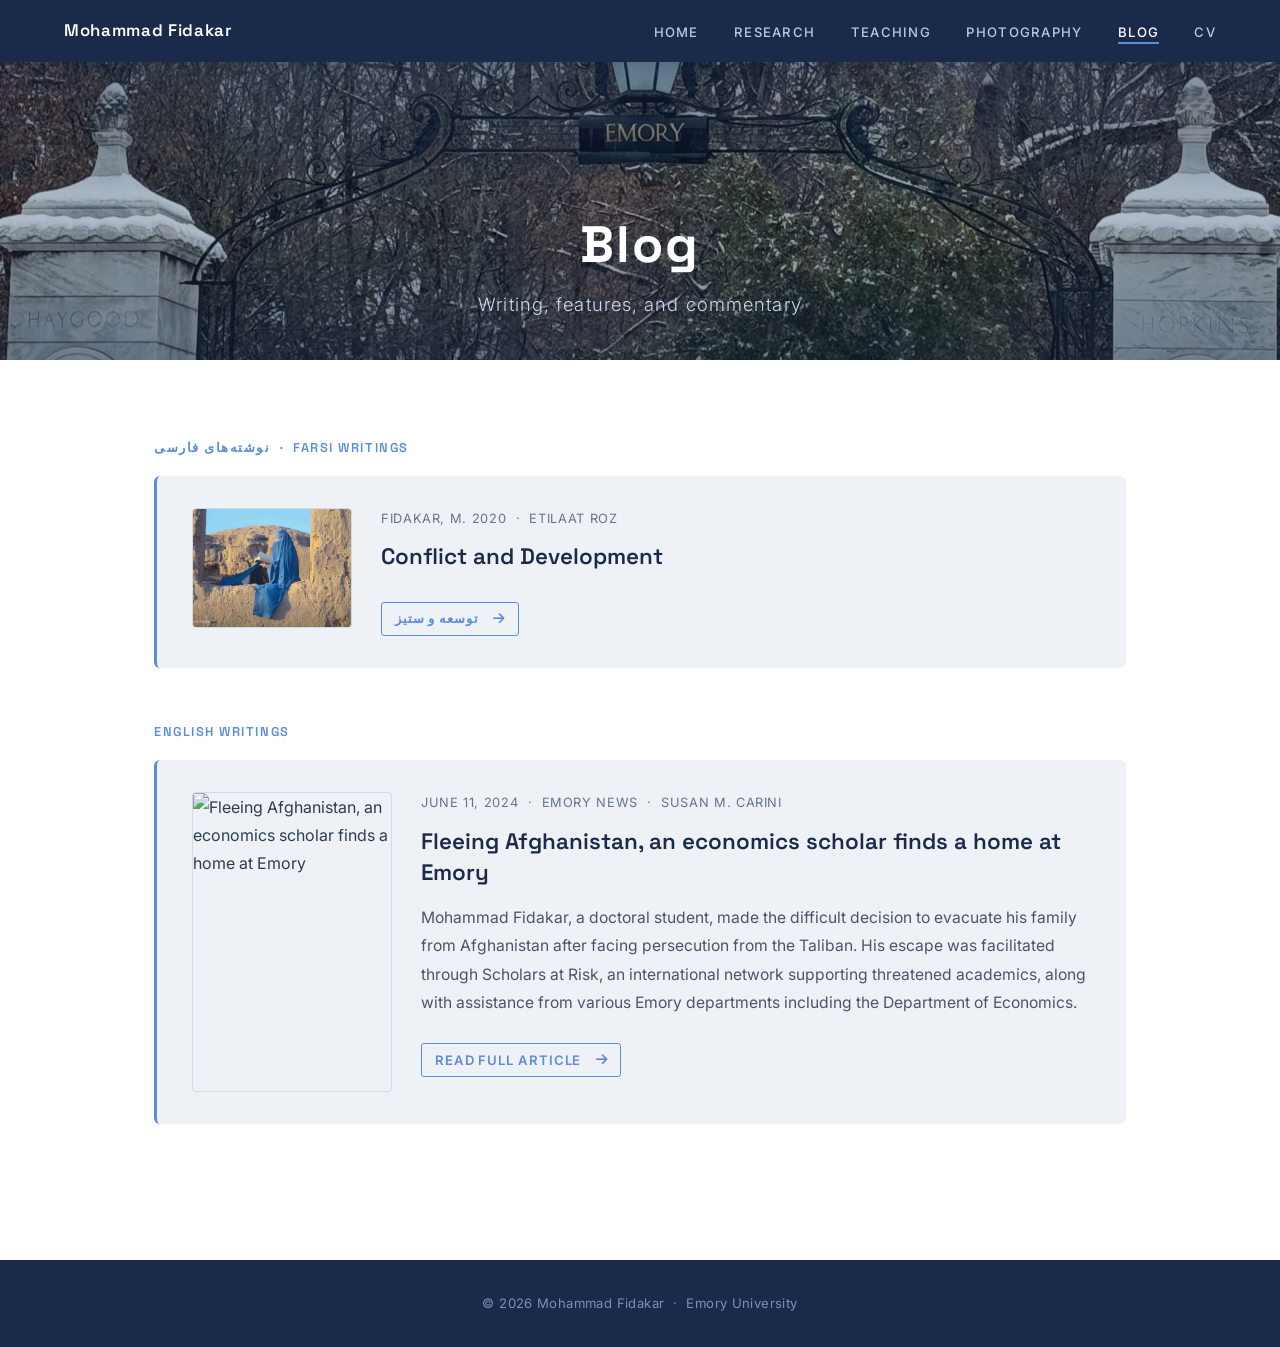
==== blog.html @ 96ae0c7a "Initial commit" ====
<!DOCTYPE html>
<html lang="en">
<head>
  <meta charset="UTF-8">
  <meta name="viewport" content="width=device-width, initial-scale=1.0">
  <title>Blog — Mohammad Fidakar</title>
  <link rel="stylesheet" href="css/style.css">
  <link href="https://fonts.googleapis.com/css2?family=Space+Grotesk:wght@300;400;500;600;700&family=Inter:wght@300;400;500;600&display=swap" rel="stylesheet">
  <link rel="stylesheet" href="https://cdnjs.cloudflare.com/ajax/libs/font-awesome/6.5.0/css/all.min.css">
</head>
<body>

  <!-- NAV -->
  <nav>
    <a href="index.html" class="nav-logo">Mohammad Fidakar</a>
    <ul class="nav-links">
      <li><a href="index.html">Home</a></li>
      <li><a href="research.html">Research</a></li>
      <li><a href="teaching.html">Teaching</a></li>
      <li><a href="photography.html">Photography</a></li>
      <li><a href="blog.html" class="active">Blog</a></li>
      <li><a href="cv.html">CV</a></li>
    </ul>
  </nav>

  <!-- HERO -->
  <section class="hero" style="background-image: url('images/wall.jpg'); height: 40vh;">
    <div class="hero-overlay"></div>
    <div class="hero-text">
      <h1>Blog</h1>
      <p class="hero-sub">Writing, features, and commentary</p>
    </div>
  </section>

  <!-- BLOG CONTENT -->
  <section class="section">
    <div class="container">

      <!-- FARSI WRITINGS -->
      <div class="research-category">
        <h3>نوشته‌های فارسی &nbsp;·&nbsp; Farsi Writings</h3>

        <div class="blog-card">
          <div class="blog-card-inner">
            <img src="images/blog/conflict-development.jpg" alt="Conflict and Development" class="blog-thumb">
            <div class="blog-card-text">
              <p class="blog-meta">Fidakar, M. 2020 &nbsp;·&nbsp; Etilaat Roz</p>
              <h2 class="blog-title">Conflict and Development</h2>
              <a href="https://www.etilaatroz.com/112800/development-and-conflict-in-afghanistan/" target="_blank" class="blog-link">توسعه و ستیز &nbsp;<i class="fas fa-arrow-right"></i></a>
            </div>
          </div>
        </div>

      </div>

      <!-- ENGLISH WRITINGS -->
      <div class="research-category" style="margin-top: 3rem;">
        <h3>English Writings</h3>

      <div class="blog-card">
        <div class="blog-card-inner">
          <img src="images/blog/emory-story.jpg" alt="Fleeing Afghanistan, an economics scholar finds a home at Emory" class="blog-thumb" style="width: 200px; aspect-ratio: 2 / 3;">
          <div class="blog-card-text">
            <p class="blog-meta">June 11, 2024 &nbsp;·&nbsp; Emory News &nbsp;·&nbsp; Susan M. Carini</p>
            <h2 class="blog-title">Fleeing Afghanistan, an economics scholar finds a home at Emory</h2>
            <p class="blog-excerpt">
              Mohammad Fidakar, a doctoral student, made the difficult decision to evacuate his family from Afghanistan after facing persecution from the Taliban. His escape was facilitated through Scholars at Risk, an international network supporting threatened academics, along with assistance from various Emory departments including the Department of Economics.
            </p>
            <a href="https://news.emory.edu/stories/2024/06/er_fidakar_economics_scholar_11-06-2024/story.html" target="_blank" class="blog-link">Read full article &nbsp;<i class="fas fa-arrow-right"></i></a>
          </div>
        </div>
      </div>

      </div>

    </div>
  </section>

  <!-- FOOTER -->
  <footer>
    <p>&copy; 2026 Mohammad Fidakar &nbsp;·&nbsp; Emory University</p>
  </footer>

</body>
</html>
---- css/style.css ----
/* =============================================================================
   FIDAKAR.COM — Main Stylesheet
   Palette: Arctic — #eef1f6 panel / white page / #1a2a4a navy / #5b8dd9 blue
   Fonts: Space Grotesk (headings) + Inter (body)
============================================================================= */

/* A. RESET & BASE
============================================================================= */
*, *::before, *::after {
  box-sizing: border-box;
  margin: 0;
  padding: 0;
}

html {
  scroll-behavior: smooth;
}

body {
  font-family: 'Inter', sans-serif;
  font-size: 16px;
  line-height: 1.75;
  color: #2c3e50;
  background-color: #ffffff;
}

h1, h2, h3, h4, h5, h6 {
  font-family: 'Space Grotesk', sans-serif;
  font-weight: 600;
  line-height: 1.3;
  color: #1a2a4a;
}

a {
  color: #5b8dd9;
  text-decoration: none;
  transition: color 0.2s ease;
}

a:hover {
  color: #3a6fbe;
}

img {
  display: block;
  max-width: 100%;
}

/* A2. INHERITED LINK STYLES
============================================================================= */
.hero-link {
  color: inherit;
  text-decoration: none;
  border-bottom: none;
}

.hero-link:hover {
  color: inherit;
  border-bottom: none;
}

.profile-link {
  color: inherit;
  text-decoration: none;
  border-bottom: 1px solid transparent;
  transition: border-color 0.2s ease;
}

.profile-link:hover {
  color: inherit;
  border-bottom-color: currentColor;
}

/* B. LAYOUT UTILITIES
============================================================================= */
.container {
  max-width: 1100px;
  margin: 0 auto;
  padding: 0 5%;
}

.section {
  padding: 5rem 0;
}

.section-title {
  font-size: 1.4rem;
  color: #1a2a4a;
  margin-bottom: 2rem;
  padding-bottom: 0.5rem;
  border-bottom: 2px solid #5b8dd9;
  display: inline-block;
  letter-spacing: 0.03em;
}

/* C. NAVIGATION
============================================================================= */
nav {
  position: fixed;
  top: 0;
  left: 0;
  right: 0;
  z-index: 100;
  background-color: #1a2a4a;
  display: flex;
  align-items: center;
  justify-content: space-between;
  padding: 0 5%;
  height: 62px;
  box-shadow: 0 2px 12px rgba(26, 42, 74, 0.18);
}

.nav-logo {
  font-family: 'Space Grotesk', sans-serif;
  font-weight: 600;
  font-size: 1.05rem;
  color: #ffffff;
  letter-spacing: 0.04em;
}

.nav-logo:hover {
  color: #5b8dd9;
}

.nav-links {
  display: flex;
  list-style: none;
  gap: 2.2rem;
}

.nav-links a {
  color: #b8c8e8;
  font-size: 0.82rem;
  font-weight: 500;
  letter-spacing: 0.1em;
  text-transform: uppercase;
  padding-bottom: 2px;
  border-bottom: 2px solid transparent;
  transition: color 0.2s ease, border-color 0.2s ease;
}

.nav-links a:hover,
.nav-links a.active {
  color: #ffffff;
  border-bottom-color: #5b8dd9;
}

/* D. HERO / COVER
============================================================================= */
.hero {
  width: 100%;
  height: 50vh;
  min-height: 320px;
  background-image: url('../images/wall.jpg');
  background-size: cover;
  background-position: center;
  position: relative;
}

.hero-overlay {
  position: absolute;
  inset: 0;
  background: linear-gradient(
    to bottom,
    rgba(26, 42, 74, 0.60) 0%,
    rgba(26, 42, 74, 0.30) 60%,
    rgba(26, 42, 74, 0.50) 100%
  );
}

.hero-text {
  position: absolute;
  bottom: 2.5rem;
  left: 50%;
  transform: translateX(-50%);
  z-index: 1;
  text-align: center;
  color: #ffffff;
  padding: 0 2rem;
  width: 100%;
}

.hero-text h1 {
  font-size: 3.2rem;
  font-weight: 700;
  color: #ffffff;
  letter-spacing: 0.04em;
  margin-bottom: 0.6rem;
}

.hero-text .hero-sub {
  font-size: 1.15rem;
  font-weight: 300;
  color: #c8d8f0;
  letter-spacing: 0.06em;
}

/* E. PROFILE SECTION
============================================================================= */
.profile-section {
  background-color: #eef1f6;
  padding: 2rem 0;
}

.profile-section .container {
  padding-left: 2rem;
}

.profile-inner {
  display: flex;
  align-items: center;
  gap: 2rem;
}

.profile-photo {
  width: 150px;
  height: 150px;
  border-radius: 50%;
  object-fit: cover;
  border: 1.5px solid #ffffff;
  flex-shrink: 0;
  box-shadow: 0 4px 20px rgba(91, 141, 217, 0.25);
}

.profile-info h2 {
  font-size: 1.9rem;
  color: #1a2a4a;
  margin-bottom: 0.3rem;
}

.profile-info .title {
  font-size: 1rem;
  color: #1a2a4a;
  font-weight: 500;
  margin-bottom: 0.2rem;
}

.profile-info .institution {
  font-size: 0.9rem;
  color: #5b8dd9;
  margin-bottom: 1.4rem;
}

.social-icons {
  display: flex;
  gap: 0.75rem;
  flex-wrap: wrap;
}

.social-icons a {
  display: flex;
  align-items: center;
  justify-content: center;
  width: 38px;
  height: 38px;
  border-radius: 50%;
  background-color: #1a2a4a;
  color: #ffffff;
  font-size: 0.95rem;
  transition: background-color 0.2s ease, color 0.2s ease, transform 0.2s ease;
}

.social-icons a:hover {
  background-color: #5b8dd9;
  color: #ffffff;
  transform: translateY(-3px);
}

/* F. ABOUT SECTION
============================================================================= */
.about-section {
  background-color: #ffffff;
}

.about-inner {
  display: flex;
  align-items: flex-start;
  gap: 3rem;
}

.about-photo {
  width: 200px;
  flex-shrink: 0;
  border-radius: 6px;
  object-fit: cover;
  align-self: stretch;
  border: 1.5px solid #9aa5b4;
  box-shadow: 0 4px 20px rgba(91, 141, 217, 0.2);
}

.about-text p {
  font-size: 1.05rem;
  color: #2c3e50;
  line-height: 1.85;
  margin-bottom: 1rem;
}

.about-text p:last-child {
  margin-bottom: 0;
}

/* G. RESEARCH PAGE
============================================================================= */
.research-category {
  margin-bottom: 3.5rem;
}

.research-category h3 {
  font-size: 0.8rem;
  color: #5b8dd9;
  text-transform: uppercase;
  letter-spacing: 0.12em;
  margin-bottom: 1.2rem;
  font-weight: 600;
}

.paper {
  padding: 1.4rem 1.6rem;
  background-color: #eef1f6;
  border-radius: 6px;
  margin-bottom: 1rem;
  border-left: 3px solid #5b8dd9;
  transition: box-shadow 0.2s ease;
}

.paper:hover {
  box-shadow: 0 4px 16px rgba(91, 141, 217, 0.12);
}

.paper h4 {
  font-size: 1rem;
  color: #1a2a4a;
  margin-bottom: 0.3rem;
}

.paper .coauthors {
  font-size: 0.85rem;
  color: #64748b;
  margin-bottom: 0.3rem;
}

.paper .venue {
  font-size: 0.85rem;
  color: #5b8dd9;
  font-style: italic;
}

.paper .abstract {
  font-size: 0.9rem;
  color: #4a5568;
  margin-top: 0.8rem;
  line-height: 1.7;
}

.paper-links {
  display: flex;
  gap: 0.7rem;
  margin-top: 0.9rem;
  flex-wrap: wrap;
}

.paper-links a {
  font-size: 0.75rem;
  font-weight: 600;
  letter-spacing: 0.06em;
  text-transform: uppercase;
  color: #5b8dd9;
  border: 1px solid #5b8dd9;
  border-radius: 3px;
  padding: 0.2rem 0.65rem;
  transition: background-color 0.2s, color 0.2s;
}

.paper-links a:hover {
  background-color: #5b8dd9;
  color: #ffffff;
}

/* H. TEACHING PAGE
============================================================================= */
.teaching-item {
  padding: 1.4rem 1.6rem;
  background-color: #eef1f6;
  border-radius: 6px;
  margin-bottom: 1rem;
  border-left: 3px solid #5b8dd9;
  margin-left: 1.5rem;
}

.teaching-item h4 {
  font-size: 1rem;
  color: #1a2a4a;
  margin-bottom: 0.2rem;
}

.teaching-item .course-meta {
  font-size: 0.85rem;
  color: #64748b;
}

.teaching-role-label {
  font-size: 0.75rem;
  font-weight: 600;
  letter-spacing: 0.1em;
  text-transform: uppercase;
  color: #5b8dd9;
  margin-bottom: 0.9rem;
  margin-left: 1.5rem;
}

/* I. PHOTOGRAPHY PAGE
============================================================================= */
.photo-year {
  margin-bottom: 4rem;
}

.photo-year-title {
  font-size: 1.6rem;
  color: #1a2a4a;
  margin-bottom: 1.5rem;
  padding-bottom: 0.4rem;
  border-bottom: 2px solid #5b8dd9;
}

.photo-grid {
  display: grid;
  grid-template-columns: repeat(3, 1fr);
  gap: 0.5rem;
}

.photo-grid img {
  width: 100%;
  aspect-ratio: 7 / 5;
  object-fit: cover;
  border-radius: 4px;
  transition: transform 0.3s ease, box-shadow 0.3s ease;
  cursor: pointer;
}

.photo-grid img:hover {
  transform: scale(1.02);
  box-shadow: 0 8px 28px rgba(26, 42, 74, 0.18);
}

/* Lightbox */
.lightbox {
  display: none;
  position: fixed;
  inset: 0;
  background: rgba(10, 16, 30, 0.93);
  z-index: 200;
  align-items: center;
  justify-content: center;
}

.lightbox.active {
  display: flex;
}

.lightbox img {
  max-width: 90vw;
  max-height: 90vh;
  border-radius: 4px;
  box-shadow: 0 0 60px rgba(0, 0, 0, 0.5);
}

.lightbox-close {
  position: absolute;
  top: 1.5rem;
  right: 2rem;
  color: #ffffff;
  font-size: 2rem;
  cursor: pointer;
  opacity: 0.75;
  transition: opacity 0.2s;
  line-height: 1;
}

.lightbox-close:hover {
  opacity: 1;
}

/* J. BLOG PAGE
============================================================================= */
.blog-card {
  background-color: #eef1f6;
  border-left: 3px solid #5b8dd9;
  border-radius: 6px;
  padding: 2rem 2.2rem;
  margin-bottom: 2rem;
  transition: box-shadow 0.2s ease;
}

.blog-card:hover {
  box-shadow: 0 4px 20px rgba(91, 141, 217, 0.12);
}

.blog-card-inner {
  display: flex;
  gap: 1.8rem;
  align-items: flex-start;
}

.blog-thumb {
  width: 160px;
  flex-shrink: 0;
  border-radius: 4px;
  object-fit: cover;
  aspect-ratio: 4 / 3;
  border: 1px solid #d1dae8;
}

.blog-card-text {
  flex: 1;
  min-width: 0;
}

.blog-meta {
  font-size: 0.8rem;
  color: #64748b;
  letter-spacing: 0.05em;
  text-transform: uppercase;
  margin-bottom: 0.7rem;
}

.blog-title {
  font-size: 1.4rem;
  color: #1a2a4a;
  margin-bottom: 1rem;
  line-height: 1.4;
}

.blog-excerpt {
  font-size: 0.98rem;
  color: #4a5568;
  line-height: 1.8;
  margin-bottom: 0.8rem;
  max-width: 820px;
}

.blog-link {
  display: inline-flex;
  align-items: center;
  gap: 0.4rem;
  margin-top: 0.8rem;
  font-size: 0.82rem;
  font-weight: 600;
  letter-spacing: 0.07em;
  text-transform: uppercase;
  color: #5b8dd9;
  border: 1px solid #5b8dd9;
  border-radius: 3px;
  padding: 0.3rem 0.8rem;
  transition: background-color 0.2s, color 0.2s;
}

.blog-link:hover {
  background-color: #5b8dd9;
  color: #ffffff;
}

/* K. CV PAGE
============================================================================= */
.cv-embed {
  width: 100%;
  height: 85vh;
  border: none;
  border-radius: 6px;
  box-shadow: 0 4px 20px rgba(26, 42, 74, 0.1);
}

/* K. FOOTER
============================================================================= */
footer {
  background-color: #1a2a4a;
  color: #7a90b8;
  text-align: center;
  padding: 2rem 5%;
  font-size: 0.82rem;
  letter-spacing: 0.03em;
}

footer a {
  color: #8eaad9;
}

footer a:hover {
  color: #ffffff;
}
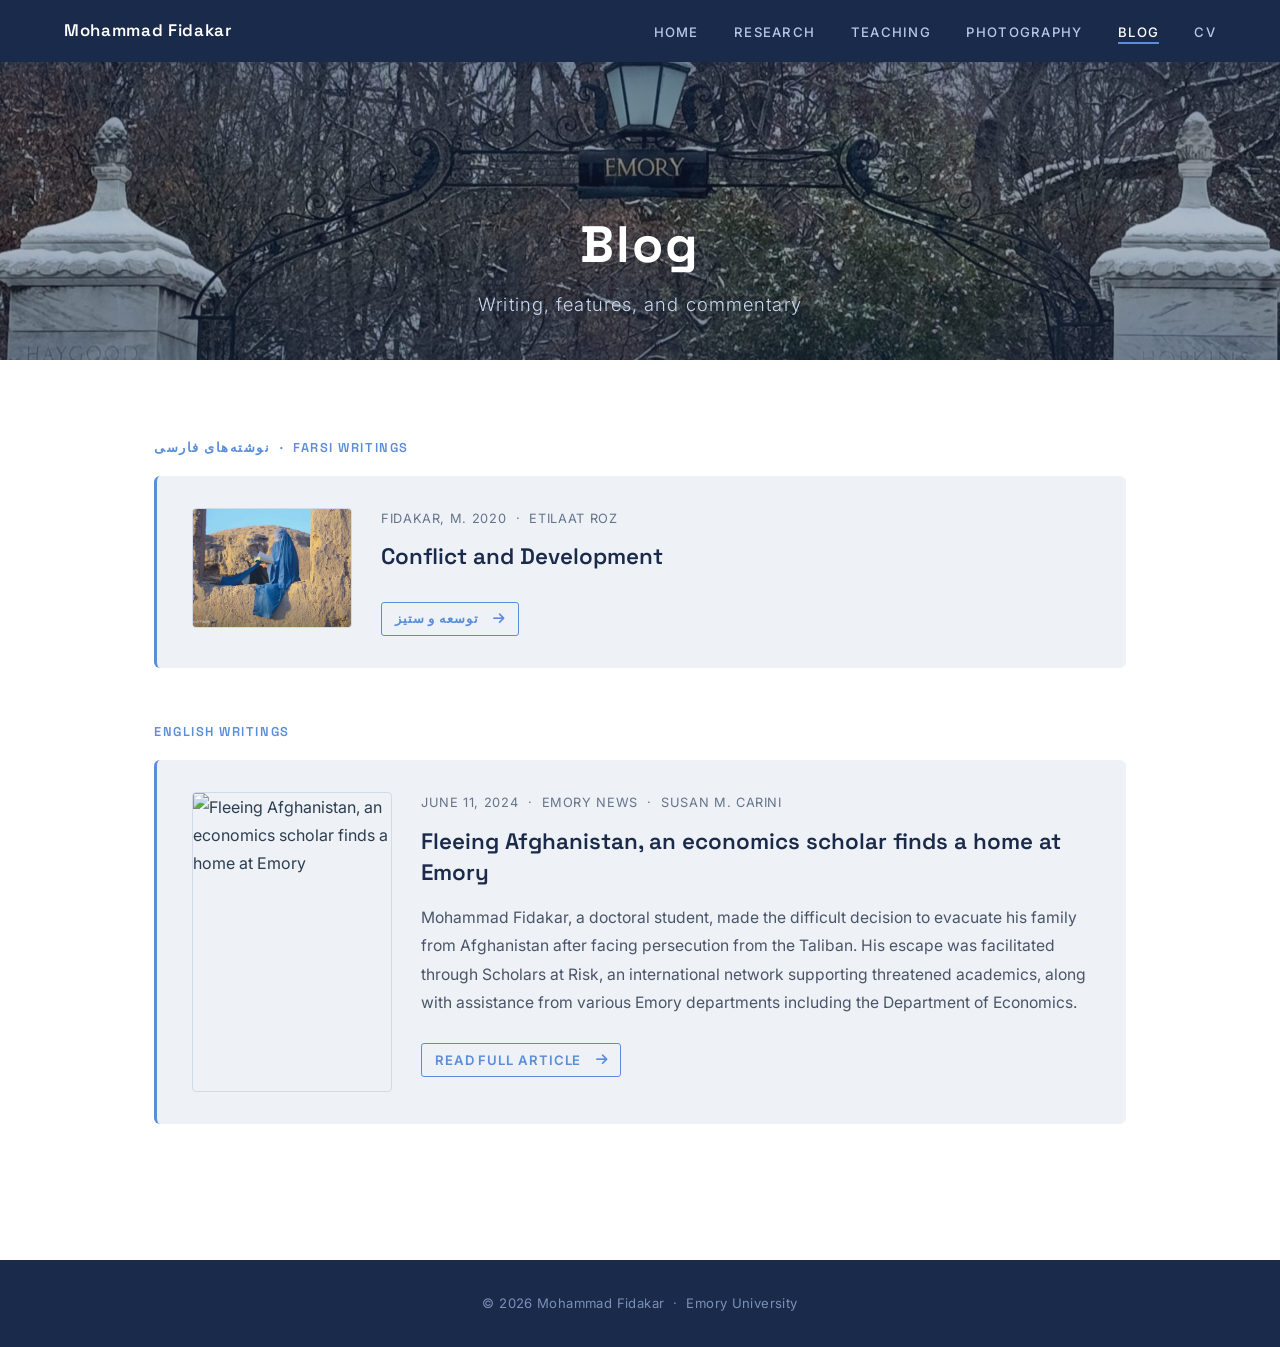
==== commit 1df7d56c: "Add mobile responsive layout" ====
--- a/blog.html
+++ b/blog.html
@@ -13,6 +13,7 @@
   <!-- NAV -->
   <nav>
     <a href="index.html" class="nav-logo">Mohammad Fidakar</a>
+    <button class="nav-toggle"><i class="fas fa-bars"></i></button>
     <ul class="nav-links">
       <li><a href="index.html">Home</a></li>
       <li><a href="research.html">Research</a></li>
@@ -81,5 +82,6 @@
     <p>&copy; 2026 Mohammad Fidakar &nbsp;·&nbsp; Emory University</p>
   </footer>
 
+  <script src="js/main.js"></script>
 </body>
 </html>
--- a/css/style.css
+++ b/css/style.css
@@ -587,3 +587,134 @@
 footer a:hover {
   color: #ffffff;
 }
+
+/* L. HAMBURGER BUTTON (hidden on desktop)
+============================================================================= */
+.nav-toggle {
+  display: none;
+  background: none;
+  border: none;
+  color: #ffffff;
+  font-size: 1.4rem;
+  cursor: pointer;
+  padding: 0.3rem 0.5rem;
+  line-height: 1;
+}
+
+/* M. RESPONSIVE — TABLET & MOBILE
+============================================================================= */
+@media (max-width: 768px) {
+
+  /* Navigation */
+  nav {
+    flex-wrap: wrap;
+    height: auto;
+    padding: 0.9rem 5%;
+  }
+
+  .nav-toggle {
+    display: block;
+  }
+
+  .nav-links {
+    display: none;
+    flex-direction: column;
+    width: 100%;
+    gap: 0;
+    margin-top: 0.6rem;
+    padding-bottom: 0.4rem;
+  }
+
+  .nav-links.open {
+    display: flex;
+  }
+
+  .nav-links li {
+    border-top: 1px solid rgba(255,255,255,0.08);
+  }
+
+  .nav-links a {
+    display: block;
+    padding: 0.65rem 0;
+    font-size: 0.85rem;
+  }
+
+  /* Hero */
+  .hero-text h1 {
+    font-size: 2rem;
+  }
+
+  .hero-text .hero-sub {
+    font-size: 0.85rem;
+    letter-spacing: 0.03em;
+  }
+
+  /* Profile */
+  .profile-inner {
+    flex-direction: column;
+    align-items: flex-start;
+    gap: 1.2rem;
+  }
+
+  .profile-section .container {
+    padding-left: 5%;
+  }
+
+  /* About */
+  .about-inner {
+    flex-direction: column;
+  }
+
+  .about-photo {
+    width: 100%;
+    max-width: 260px;
+    height: 200px;
+    align-self: center;
+  }
+
+  /* Photo grid — 2 columns on tablet */
+  .photo-grid {
+    grid-template-columns: repeat(2, 1fr);
+  }
+
+  /* Blog card */
+  .blog-card-inner {
+    flex-direction: column;
+  }
+
+  .blog-thumb {
+    width: 100% !important;
+    aspect-ratio: 16 / 9 !important;
+  }
+
+  /* Teaching — remove indent on mobile */
+  .teaching-item {
+    margin-left: 0;
+  }
+
+  .teaching-role-label {
+    margin-left: 0;
+  }
+
+  /* Section spacing */
+  .section {
+    padding: 3rem 0;
+  }
+}
+
+@media (max-width: 480px) {
+
+  /* Hero */
+  .hero-text h1 {
+    font-size: 1.6rem;
+  }
+
+  .hero-text .hero-sub {
+    font-size: 0.75rem;
+  }
+
+  /* Photo grid — 1 column on small phones */
+  .photo-grid {
+    grid-template-columns: 1fr;
+  }
+}
